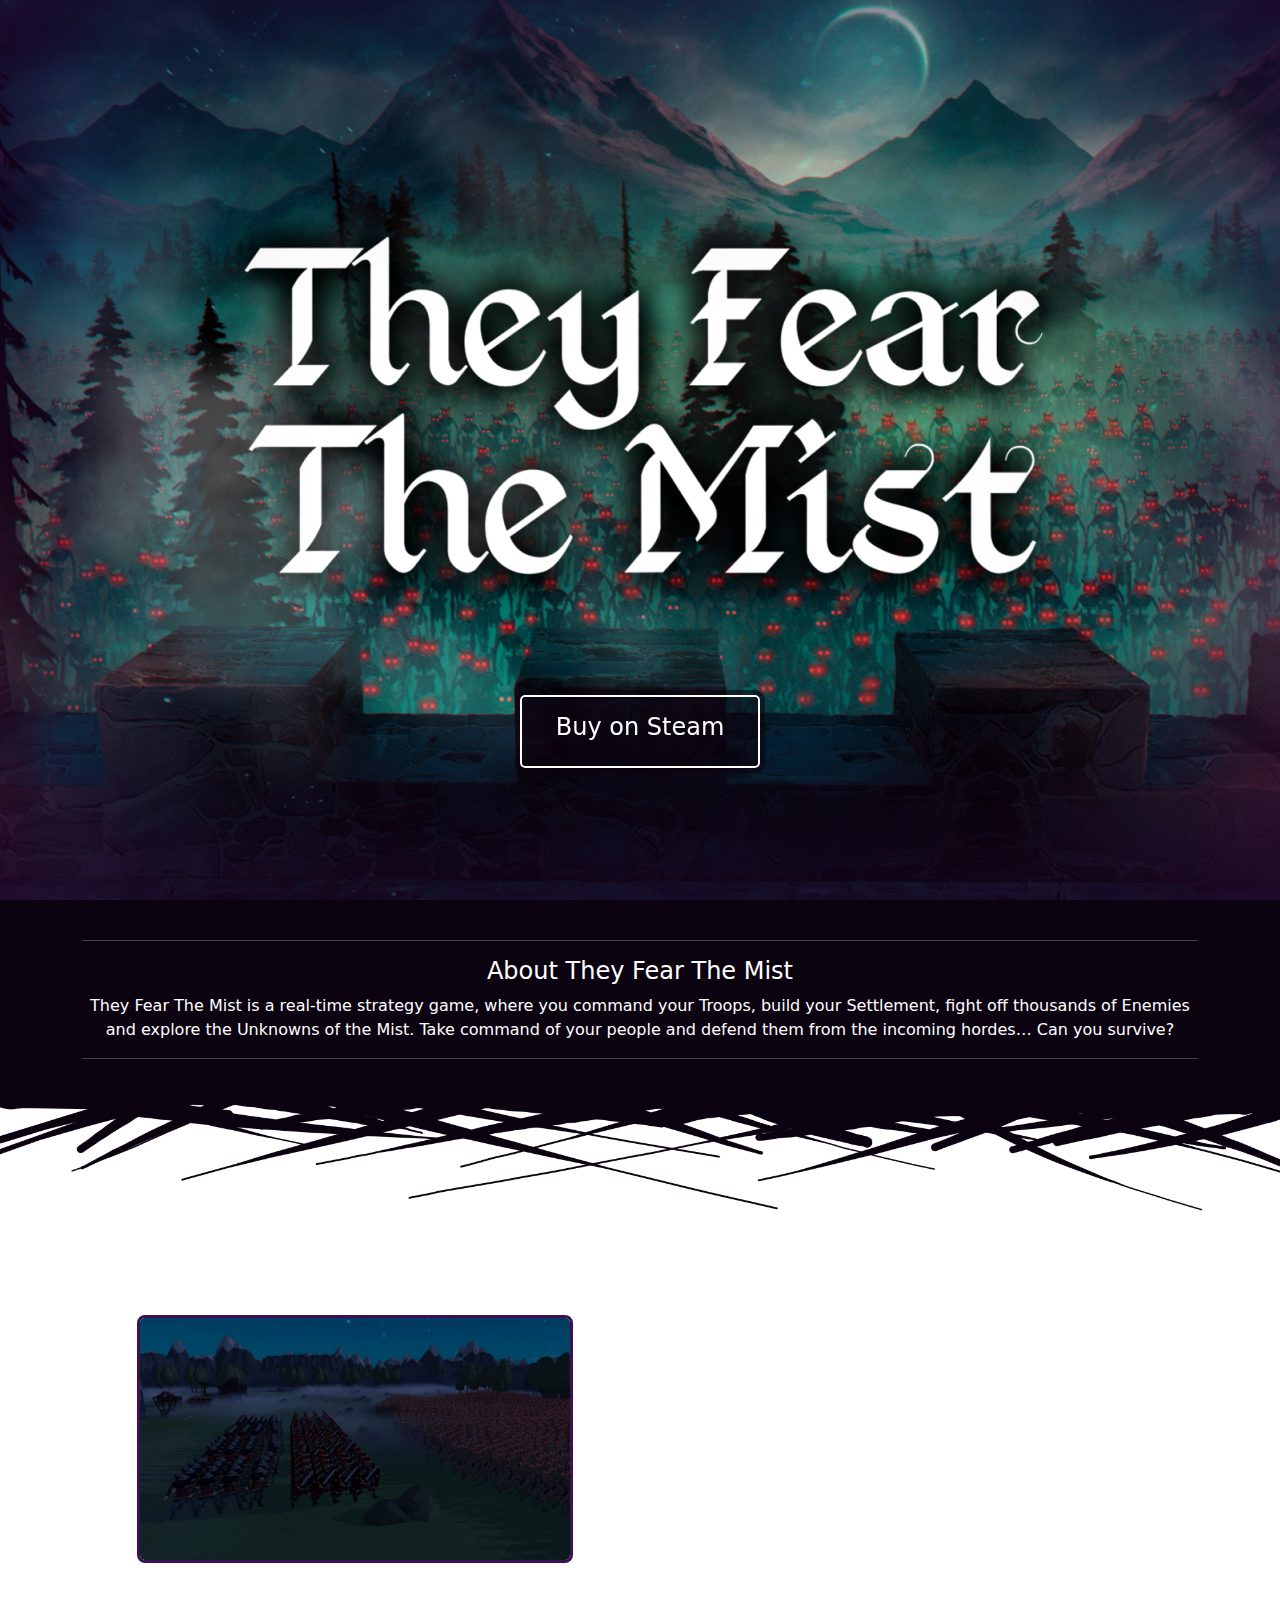
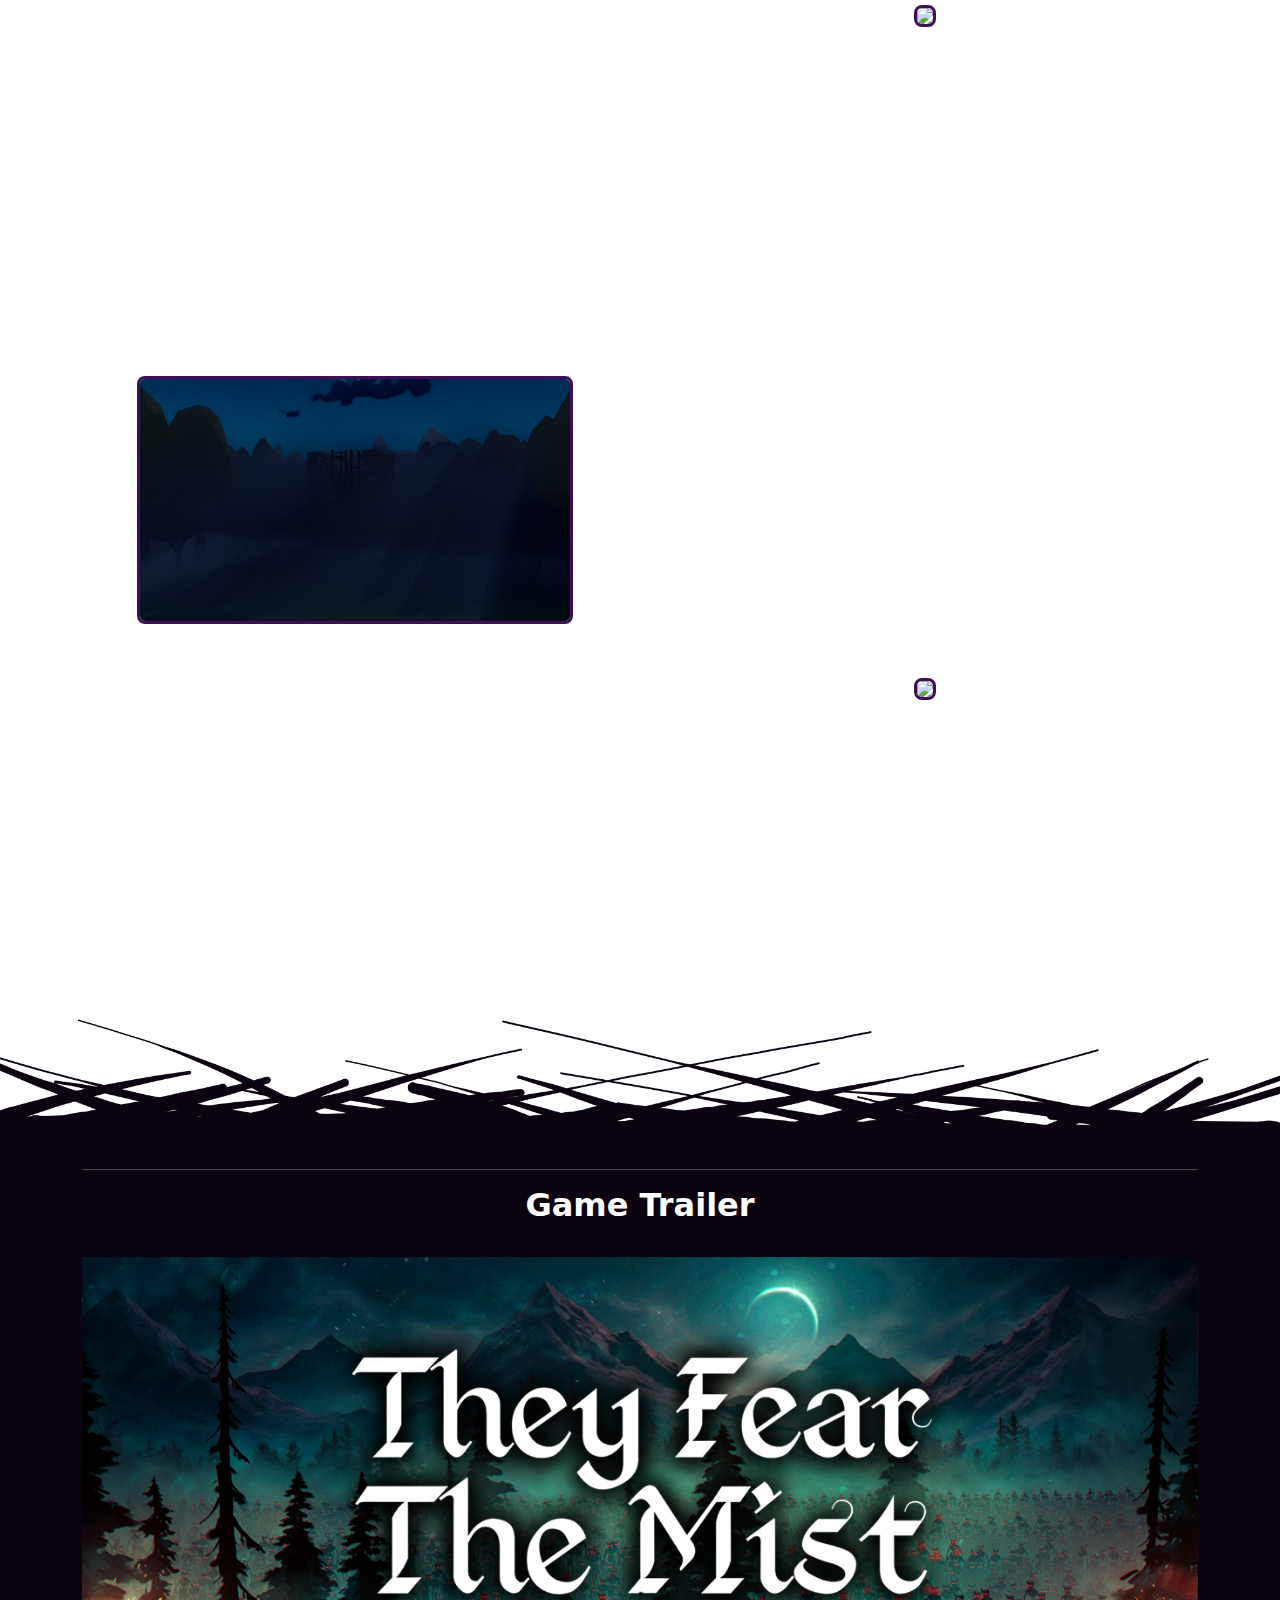
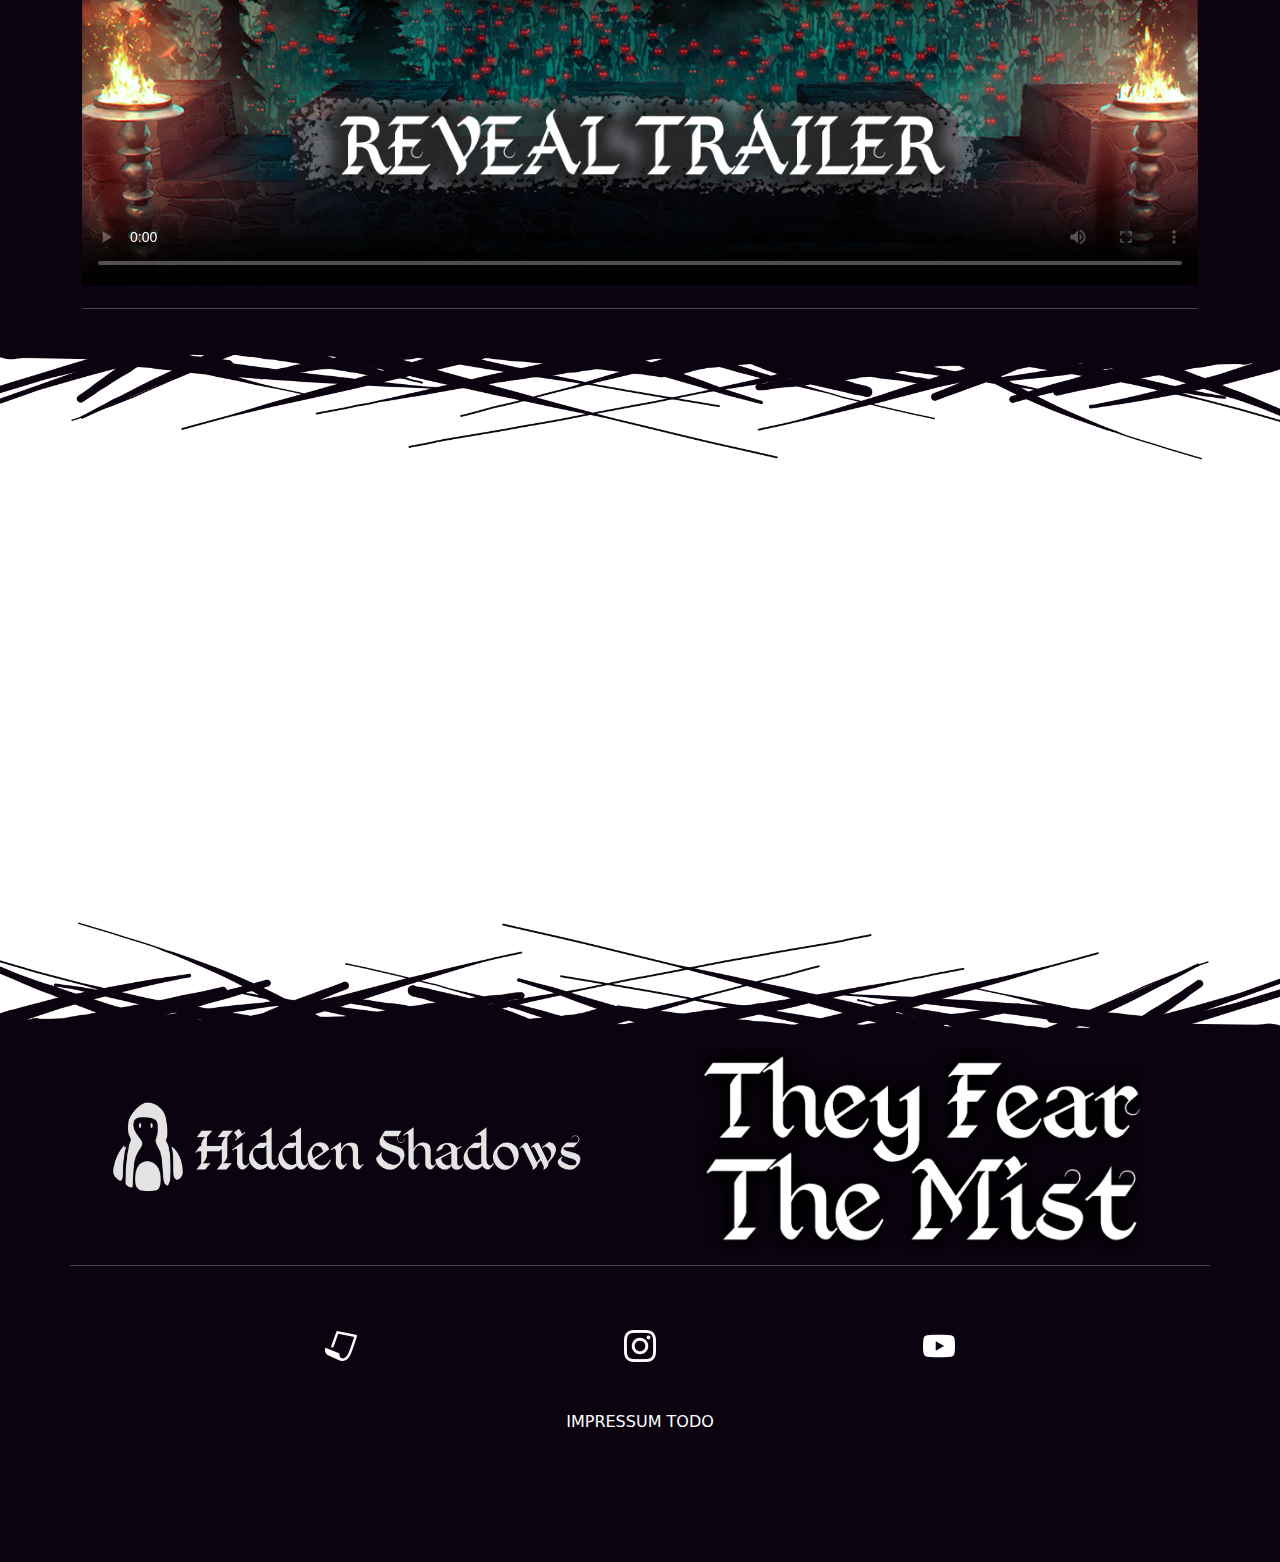
==== index.html @ f7d6b773 "folder change" ====
<!doctype html>
<html lang="en">

<head>
  <meta charset="utf-8">
  <meta name="viewport" content="width = device-width, initial-scale = 1">
  
  <title>Hidden Shadows</title>
  <link rel="stylesheet" type="text/css" href="index.css">

  <link href="https://cdn.jsdelivr.net/npm/bootstrap@5.3.3/dist/css/bootstrap.min.css" rel="stylesheet" integrity="sha384-QWTKZyjpPEjISv5WaRU9OFeRpok6YctnYmDr5pNlyT2bRjXh0JMhjY6hW+ALEwIH" crossorigin="anonymous">
</head>

<body>
<!-- Pos Abolute -->
  <div id="gradient"></div>
  <div class="d-flex flex-row-reverse" id="absoluteButtons">
    <div id="buttonToSteam" class="rightBottom" onclick="window.location='https://store.steampowered.com/app/2874280/They_Fear_The_Mist/';">Buy on Steam</div>
    <div id="rightBottomArrow" onclick="scrollToTop()"><img src="img/arrowup.png" alt=""></div>
  </div>
<!-- borderBG -->
  <div id="borderBG">
    <img src="img/border_top.png" alt="" style="transform: rotate(0deg); width: 100%; top:5em;" class="borderBGY">
    <img src="img/border_top.png" alt="" style="transform: rotate(180deg); width: 100%; bottom: 0;" class="borderBGY"> 
    <img src="img/border_side.png" alt="" style="transform: rotate(0deg); height: 100%; right: 0; top:5em;" class="borderBGX">
    <img src="img/border_side.png" alt="" style="transform: rotate(180deg); height: 100%; left: 0; top:5em;" class="borderBGX">
  </div>
<!-- clouds -->
  <div id="clouds">
    <img src="img/clouds.png" alt="">
  </div>
<!-- HEADER -->
  <div id="tftm-header">
    <div class="container row d-flex justify-content-center">
      <div class="col-6 m-auto">
        <img class="logoHeader" src="img/Logo_Small.png" alt="Logo">
      </div>
      <div class="col-6 m-auto">
        <div class="d-flex justify-content-end">
          <a href="https://www.instagram.com/hiddenshadowsgames/reels/" title="Presskit" >
            <img class="icon" src="img/press.png" alt="">
          </a>
          <a href="https://www.instagram.com/hiddenshadowsgames/reels/" title="Instagram" class="ms-4">
            <img class="icon" src="img/instagram.png" alt="">
          </a>
          <a href="https://www.youtube.com/@hiddenshadowsgames" title="Youtube" class="ms-4">
            <img class="icon" src="img/yt.png" alt="">
          </a>
        </div>
      </div>
    </div>    
  </div>
  <div class="headerBG">
    <div class="d-flex align-items-center justify-content-center flex-column align-middle h-100">
      <img class="img-fluid" src="img/TFTM_Logo - Copy.png" alt="TFTM_LOGO_BIG">

      <div id="buttonToSteam" style="z-index: 0 !important;" onclick="window.location='https://store.steampowered.com/app/2874280/They_Fear_The_Mist/';">
        <h4>Buy on Steam</h4>
      </div>
    </div>
  </div>
<!-- ABOUT US -->
  <div class="bgPurple">
    <div class="container">
      <div>
        <br>
        <hr>
        <h4>About They Fear The Mist</h4>
          They Fear The Mist is a real-time strategy game, where you command your Troops, build your Settlement, fight off thousands of Enemies and explore the Unknowns of the Mist. Take command of your people and defend them from the incoming hordes… Can you survive?
        <hr>
        <br>
      </div>
    </div>
  </div>
  <img src="img/sectionDivider.png" class="sectionDivider" alt="">
<!-- GAME ASPECTS -->
  <div class="container">
    <div>
      <br>
      <h2><b>Game Aspects</b></h2>
      <br>
      <div class="row my-2">
        <div class="col col-lg-6 col-md-6 col-sm"><img src="img/TFTM_Arrow.gif" class="imgBorder"> </div>
        <div class="col col-lg-6 col-md-6 col-12 gameAspectText">
          <div style=" width: 80%;" class="text-blocked">
            <h4>Fight thousands of enemies:</h4>
            <h5>Engage in epic battles as you lead your forces against overwhelming hordes of enemies. Strategize, deploy your troops and harness powerful abilities to overcome 
                the relentless onslaught. Every decision counts in this intense real-time strategy experience, where the survival of your people depends on your tactical prowess.
            </h5>
          </div>
        </div>
      </div>
      <br>
      <div class="row my-2">
        <div class="col col-lg-6 col-md-6 col-12 gameAspectText">
          <div style=" width: 80%;" class="text-blocked">
            <h4>Build your Settlement:</h4>
            <h5>
              Become the architect of your people by constructing and expanding your settlement. Gather resources, plan the layout, and fortify your defenses to
              withstand the enemy's relentless attacks. As the commander, you hold the fate of your people in your hands – make strategic choices to ensure the growth
              and security of your evolving community. And always remember to keep the hope of your people up, otherwise your downfall will be guaranteed.
            </h5>
          </div>
        </div>
        <div class="col col-lg-6 col-md-6 col-12"><img src="img/TFTM_360.gif" class="imgBorder"></div>
      </div>
      <br>
      <div class="row my-2">
        <div class="col col-lg-6 col-md-6 col-sm"><img src="img/TFTM_Mist.png" class="imgBorder"> </div>
        <div class="col col-lg-6 col-md-6 col-12 gameAspectText">
          <div style=" width: 80%;" class="text-blocked">
            <h4>Explore the Mist:</h4>
            <h5>
              Venture into the mysterious Mist, uncover hidden treasures, face unknown threats, and unlock the mysteries that lie within it. Your exploration decisions 
              will impact your overall strategy and may reveal vital resources or unforeseen challenges. Navigate the Mist wisely, for it holds both the key to survival and the 
              potential for unforeseen peril.
            </h5>
          </div>
        </div>
      </div>
      <br>
      <div class="row my-2">
        <div class="col col-lg-6 col-md-6 col-12 gameAspectText">
          <div style=" width: 80%;" class="text-blocked">
            <h4>Manage your Troops:</h4>
            <h5>
              As the commander, your ability to lead and manage your troops is crucial. Recruit and upgrade diverse units with unique strengths. Develop new strategies
              to outsmart your enemies. Adapt to changing situations and upgrade your forces as they are your most valuable asset. The fate of your people rests on your
              leadership – can you command with precision and lead them to victory against the advancing threat?
            </h5>
          </div>
        </div>
        <div class="col col-lg-6 col-md-6 col-12"><img src="img/TFTM_Army.gif" class="imgBorder"></div>
      </div>
      <br>
    </div>
  </div>
<!-- GAME  TRAILER -->
  <img src="img/sectionDivider.png" style="transform: rotate(180deg); margin-bottom: -2px;" class="sectionDivider" alt="">
  <div class="bgPurple">
    <div class="container">
      <br>
      <hr>
      <h2><b>Game Trailer</b></h2>
      <br>
      <div style="width: 100%; min-width: 200px; ">
        <div style="position: relative; width: 100%; overflow: hidden;">
          <video width="100%" controls poster="img/Reveal_Trailer_Thumbnail.png">
            <source src="img/Reveal Trailer.mp4" type="video/mp4">
            Your browser does not support HTML video.
        </video>
        <!-- <p><iframe style="position: absolute; top: 0; left: 0; right: 0; width: 100%; height: 100%; border: none;" src="https://youtube.com/embed/qFSRSOplKqc?mute=1&loop=1" width="560" height="315" allowfullscreen="allowfullscreen" allow="accelerometer; autoplay; clipboard-write; encrypted-media; gyroscope; picture-in-picture"></iframe></p> -->
        </div>
      </div>
      <hr>
      <br>
    </div>
  </div>
  <img src="img/sectionDivider.png" class="sectionDivider" alt="">
<!-- COMMUNITY -->
  <div class="community">
    <h2><b>Join the Community</b></h2>
    <div style="position: relative; width: 100%; overflow: hidden; height: 100%;">
      <p>
        <iframe 
          src="https://discord.com/widget?id=1213868487383195720&theme=dark"
          width="100%" 
          height="300em" 
          allowtransparency="true" 
          frameborder="0"
          sandbox="allow-popups allow-popups-to-escape-sandbox allow-same-origin allow-scripts">
        </iframe>
      </p>
    </div>
  </div>
  <!-- <div class="entry container">
      <div style="width: 100%; text-align: center; margin: auto;">
        <br>
        <h2><b>Join the Community</b></h2>
        <br>

        <div class="row align-items-start">
          <div class="col-lg-8 col-md-8 col-sm-12 flex-fill" style="text-align: left;">
            <h5>
              Explore the mist into electronic typesetting, remaining essentially unchanged. It was popularised in the
              1960s
              <hr>
              <p>
              <ul>
                <li>Explore the mist into electronic typesetting, remaining</li>
                <br>
                <li>Explore the mist into electronic typesetting, remaining</li>
                <br>
                <li>Explore the mist into electronic typesetting, remaining</li>
              </ul>
            </h5>
          </div>




          <div class="p-2 col-lg-4 col-md-4 col-sm-12 flex-fill">
           

            <div style="width: 100%; min-width: 200px; ">
              <div style="position: relative; width: 100%; overflow: hidden; height: 100%;">
                <p>
                  <iframe 
                    src="https://discord.com/widget?id=1213868487383195720&theme=dark"
                    width="100%" 
                    height="300em" 
                    allowtransparency="true" 
                    frameborder="0"
                    sandbox="allow-popups allow-popups-to-escape-sandbox allow-same-origin allow-scripts">
                  </iframe>
                </p>
              </div>
            </div>


          </div>

    



        </div>
        <br>
      </div>
    </div> -->

  <!-- FOOTER -->
  <img src="img/sectionDivider.png" style="transform: rotate(180deg); margin-bottom: -2px;" class="sectionDivider" alt="">
  <div class="bgPurple pt-3" style="padding-bottom: 8em;">
    <div class="container d-flex justify-content-center ">
      <div class="w-50 m-auto">
        <img src="img/Studio_Logo.png" alt="" style="width: 100%;">
      </div>
      <div class="w-50 m-auto">
        <img src="img/TFTM_Logo2.png" alt="" style="width: 80%;">
      </div>
    </div>
    <hr class="container">
    <div class="container d-flex py-5" style="justify-content: space-evenly;">
      <a href="https://www.instagram.com/hiddenshadowsgames/reels/" title="Presskit">
        <img class="iconFooter" src="img/press.png" alt="">
      </a>
      <a href="https://www.instagram.com/hiddenshadowsgames/reels/" title="Instagram" class="ms-4">
        <img class="iconFooter" src="img/instagram.png" alt="">
      </a>
      <a href="https://www.youtube.com/@hiddenshadowsgames" title="Youtube" class="ms-4">
        <img class="iconFooter" src="img/yt.png" alt="">
      </a>
    </div>
    IMPRESSUM TODO
  </div>
</body>
<script src="index.js"></script>
</html>













 <!-- <iframe src="https://discord.com/widget?id=1213868487383195720&theme=dark"
              width="100%" height="100%" allowtransparency="true" frameborder="0"
              sandbox="allow-popups allow-popups-to-escape-sandbox allow-same-origin allow-scripts">
            </iframe> -->
---- index.css ----
body,html {
    height: 100%;
    margin: 0;

    color: white !important;
    text-align: center;

    background-image: url("img/BG_Castle.png");
    background-repeat: no-repeat;
    background-attachment: fixed;
    background-size: cover;
    font-size: 1em;     
}

#gradient {
    box-shadow: inset 0em 0em 100em #230931;
    height: 100%;
    width: 100%;
    position: fixed;
    pointer-events: none;
}

#myHeader {
    background-image: linear-gradient(rgb(240, 39, 21), rgba(255, 0, 0, 0));
    border: 3px solid yellow;
    height: 6em;
}
#tftm-header{
    position:fixed;
    width: 100%;
    height: 5em;
    background-color: #171717;
    display: flex;
    justify-content: center;
    z-index: 1;
    opacity: 0;
}


.sticky {
    position: fixed;
    width: 100%;
}

.displayNone {
    display: none;
}

.bgPurple{
    background-color: #0C0311;
}

/* button----------------------------------------------- */
#absoluteButtons{
    opacity: 0;
    
}
#buttonToSteam {
    border-radius: 5px;
    outline: 5px solid #0C031199;
    border: 2px solid white;
    width: 15em;
    padding: 1em 0 1em 0;
    text-align: center;
    background-color: #0C031199;
    color: white;
    z-index: 2;  
}

#buttonToSteam:hover {
    background: #0C0311;
}

.rightBottom {
    position: fixed;
    bottom: 1em;
    right: 1em;
}
#rightBottomArrow {
    position: fixed;
    bottom: 1em;
    right: 17em;

    border-radius: 5px;
    outline: 5px solid #0C031199;
    border: 2px solid white;
    /* width: 3em; */
    padding: 0.75em;
    text-align: center;
    background-color: #0C031199;
    color: white;

    z-index: 2;
    
}

#rightBottomArrow:hover {
    background: #0C0311;
}



/* --------------------------------------------------------- */


.gameAspectText{
    display: flex;
    justify-content: center;
    align-items: center;
    h4{
        text-decoration: underline;
    }
}
.community{
    width: 30em; 
    min-width: 10em;  
    max-width: 80%; 
    margin: 2em auto;
    text-align: center;
    h2{
        margin: 1em;
    }
}

/* IMG--------------------------------------------- */
.imgBorder{
    border: 3px solid #3d1055;
    border-radius: 0.5em;
    width: 80%;
    height: auto;
}
.icon {
    width: 1.5em;
    height: 1.5em;
}
.iconFooter{
    width: 100%;
    height: auto;
}

.logoHeader {
    width: 20em;
    height: auto;
}

.logo {
    width: 100%;
    height: auto;
}

.sectionDivider{
    width: 100%;
    height: auto;
    z-index: -1;
    position: relative;
}

#clouds {
    pointer-events: none;
    position: fixed;
    animation: linear infinite;
    animation-name: run;
    animation-duration: 40s;
    height: 100%;
    
    img{ 
        height: 100%;
        
    }
}

@keyframes run{
    0%{
        left: -800px;
    }
    50%{
        left: 0;
    }
    100%{
        left: -800px;
    }
}

.bgImage{
    background-image: url("img/BG_Castle.png");
    background-repeat: no-repeat;
    background-attachment: fixed;
}

.headerBG {
    background-image: url("img/BG_Castle.png");
    height: 100%;
    background-position: center;
    background-repeat: no-repeat;
    background-size: cover
}

#borderBG {
    pointer-events: none;
    position: fixed;
    width: 100%;
    height: 100%;
    z-index: 1;
    opacity: 0;
    text-align: initial;
    img{ 
        position: absolute;
    }
    .borderBGY{
        height: 4em; 
    }
    .borderBGX{
        width: 4em; 
    }
}
@media only screen and (max-width: 600px) {
    #borderBG {
    .borderBGY{
        height: 2em; 
    }
    .borderBGX{
        width: 2em; 
    }
}
}

/* TEXT ------------------------------------------------------ */

.text-blocked {
	text-align: justify;
}

/* MEDIA ------------------------------------------------------------------------------------------------------------*/

@media screen and (max-width: 992px) {
    .logoHeader {
        width: 15em;
        height: auto;
    }
}

/* On screens that are 600px wide or less, the background color is olive */
@media screen and (max-width: 600px) {
    .logoHeader {
        width: 13em;
        height: auto;
    }
  
}
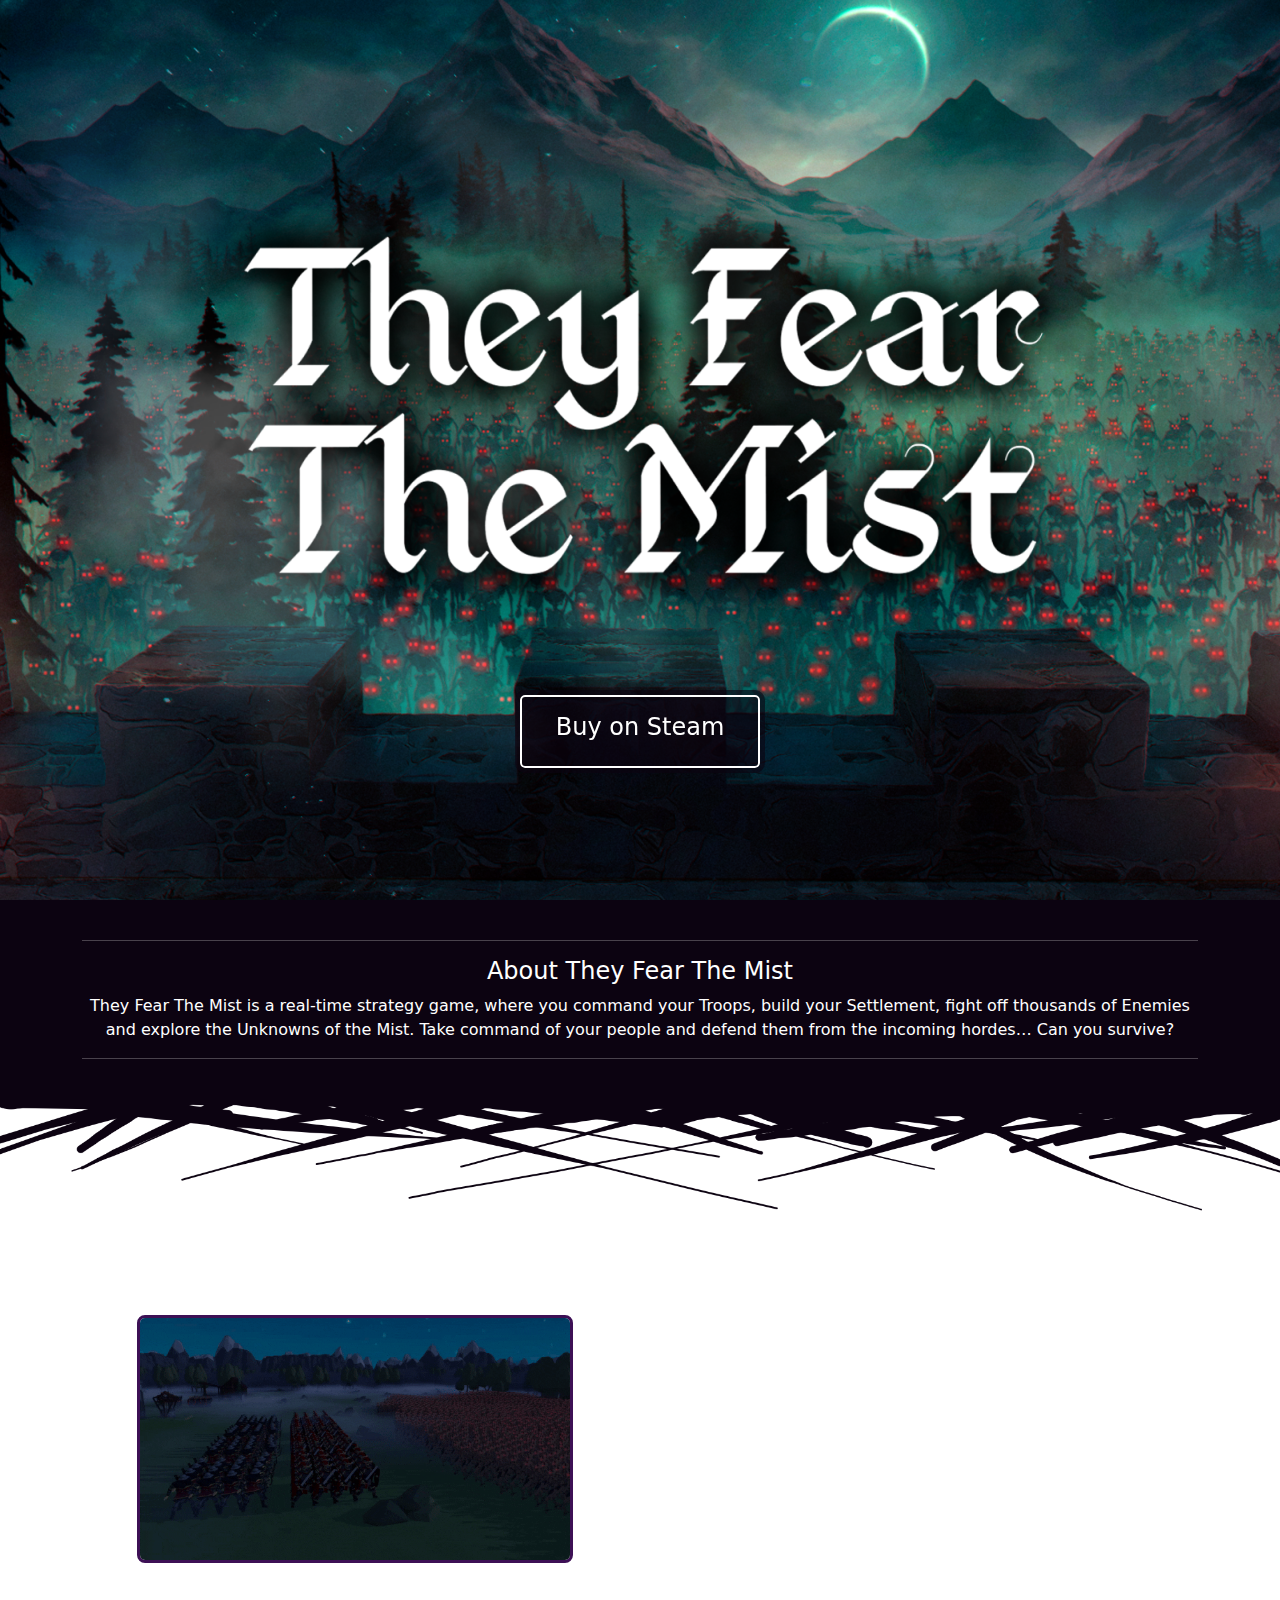
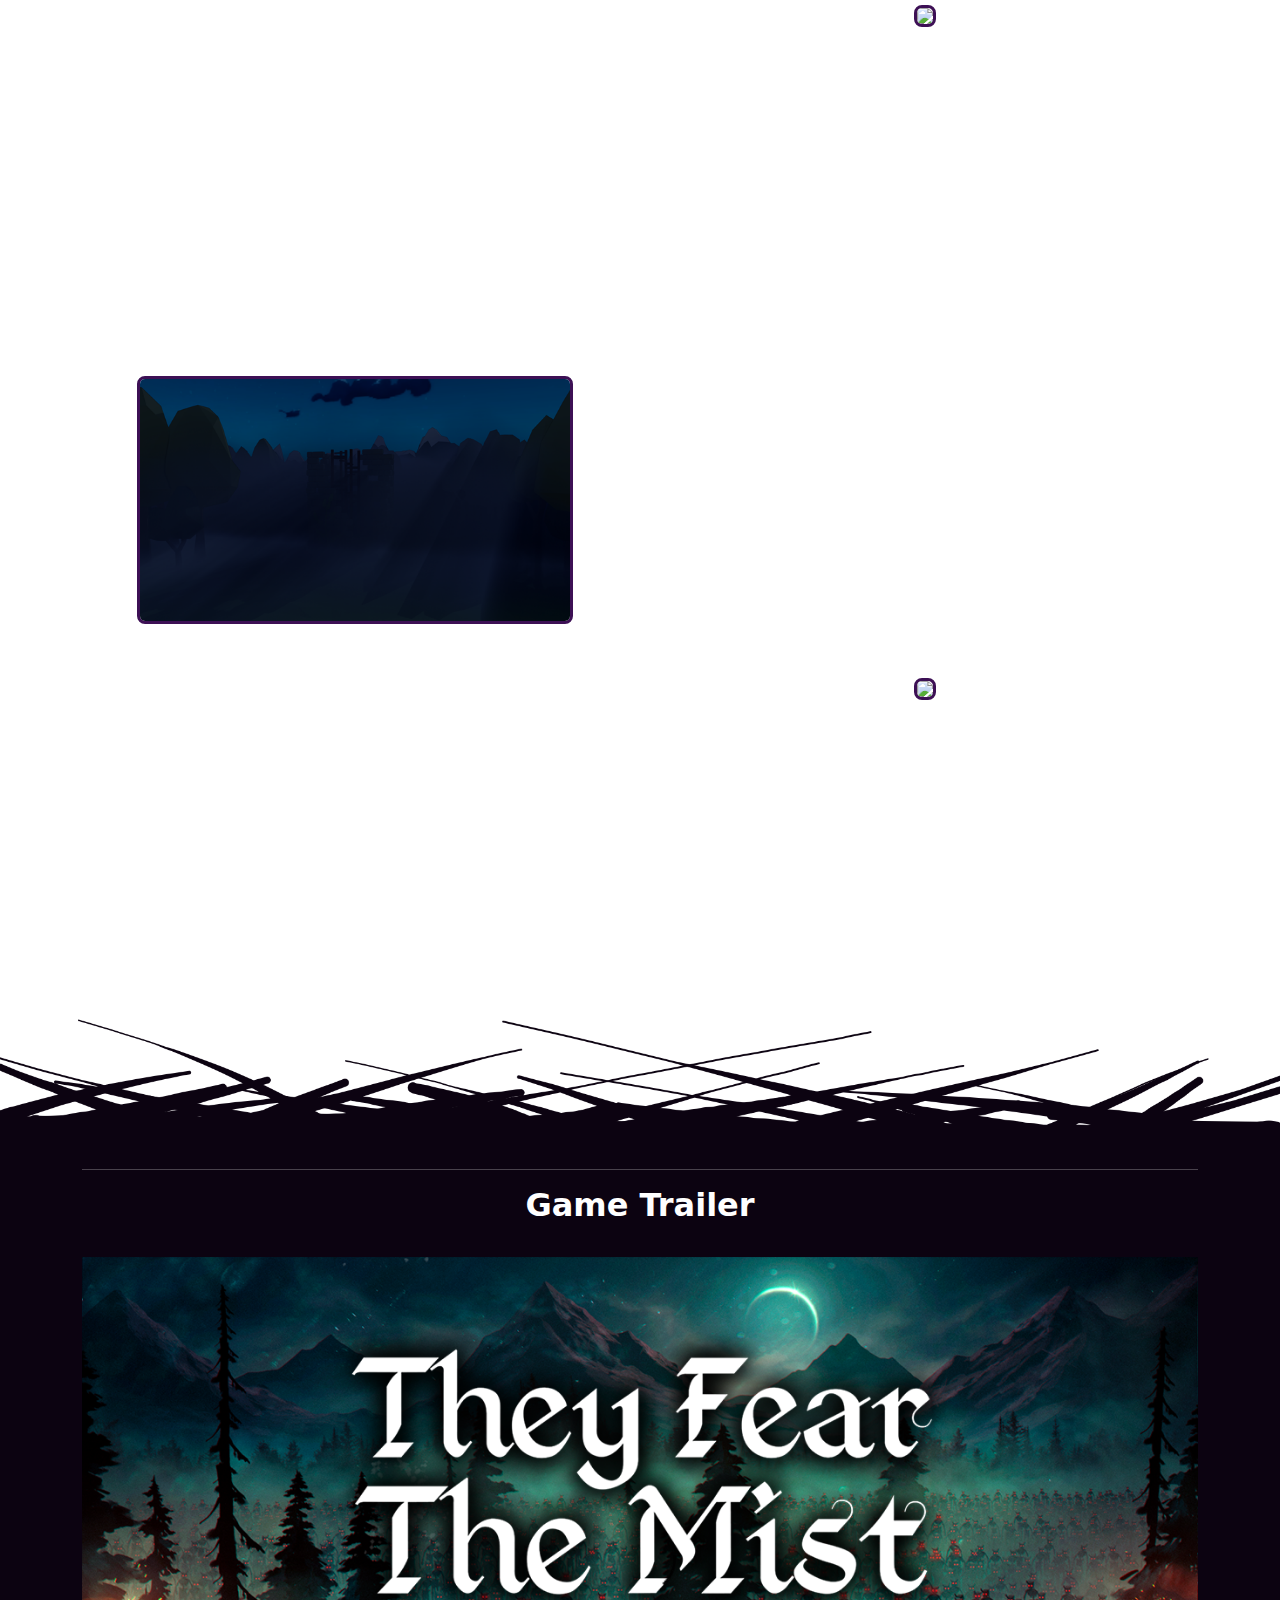
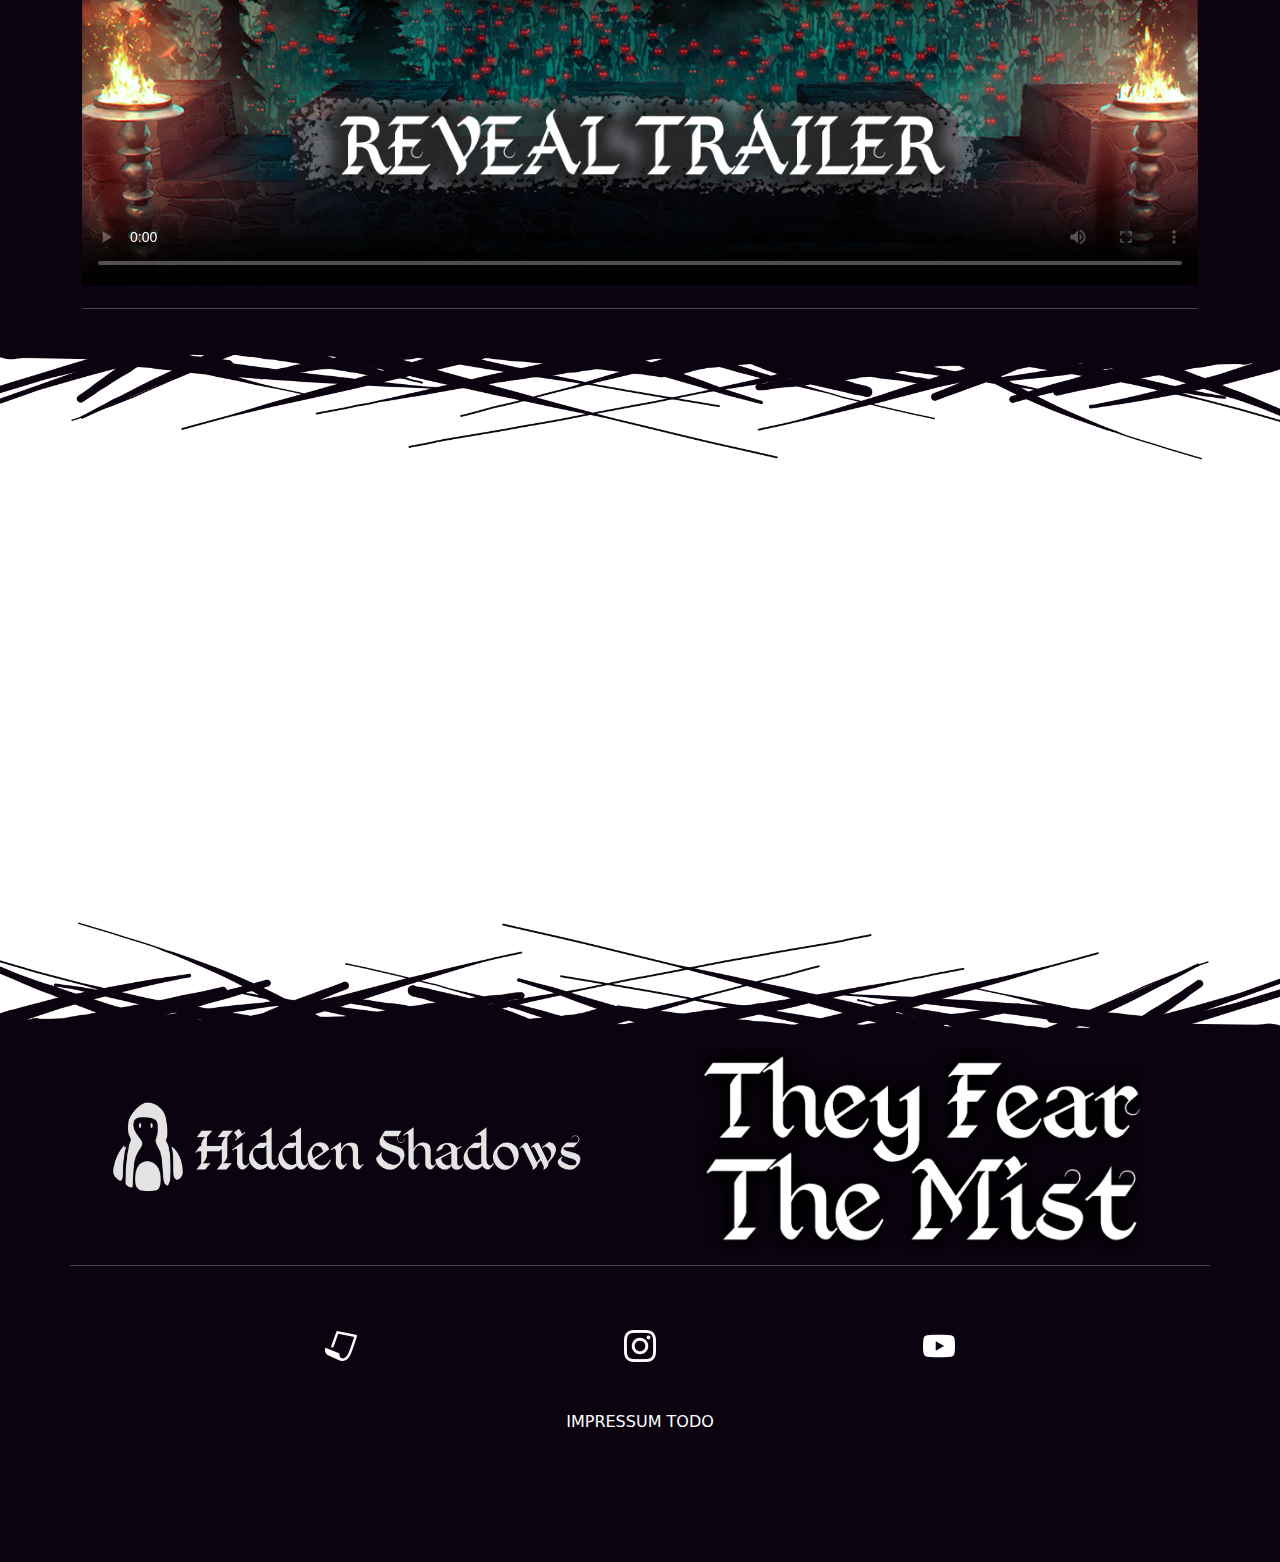
==== commit 74c1ebc4: "gradient KC" ====
--- a/index.html
+++ b/index.html
@@ -13,7 +13,7 @@
 
 <body>
 <!-- Pos Abolute -->
-  <div id="gradient"></div>
+  <!-- <div id="gradient"></div> -->
   <div class="d-flex flex-row-reverse" id="absoluteButtons">
     <div id="buttonToSteam" class="rightBottom" onclick="window.location='https://store.steampowered.com/app/2874280/They_Fear_The_Mist/';">Buy on Steam</div>
     <div id="rightBottomArrow" onclick="scrollToTop()"><img src="img/arrowup.png" alt=""></div>
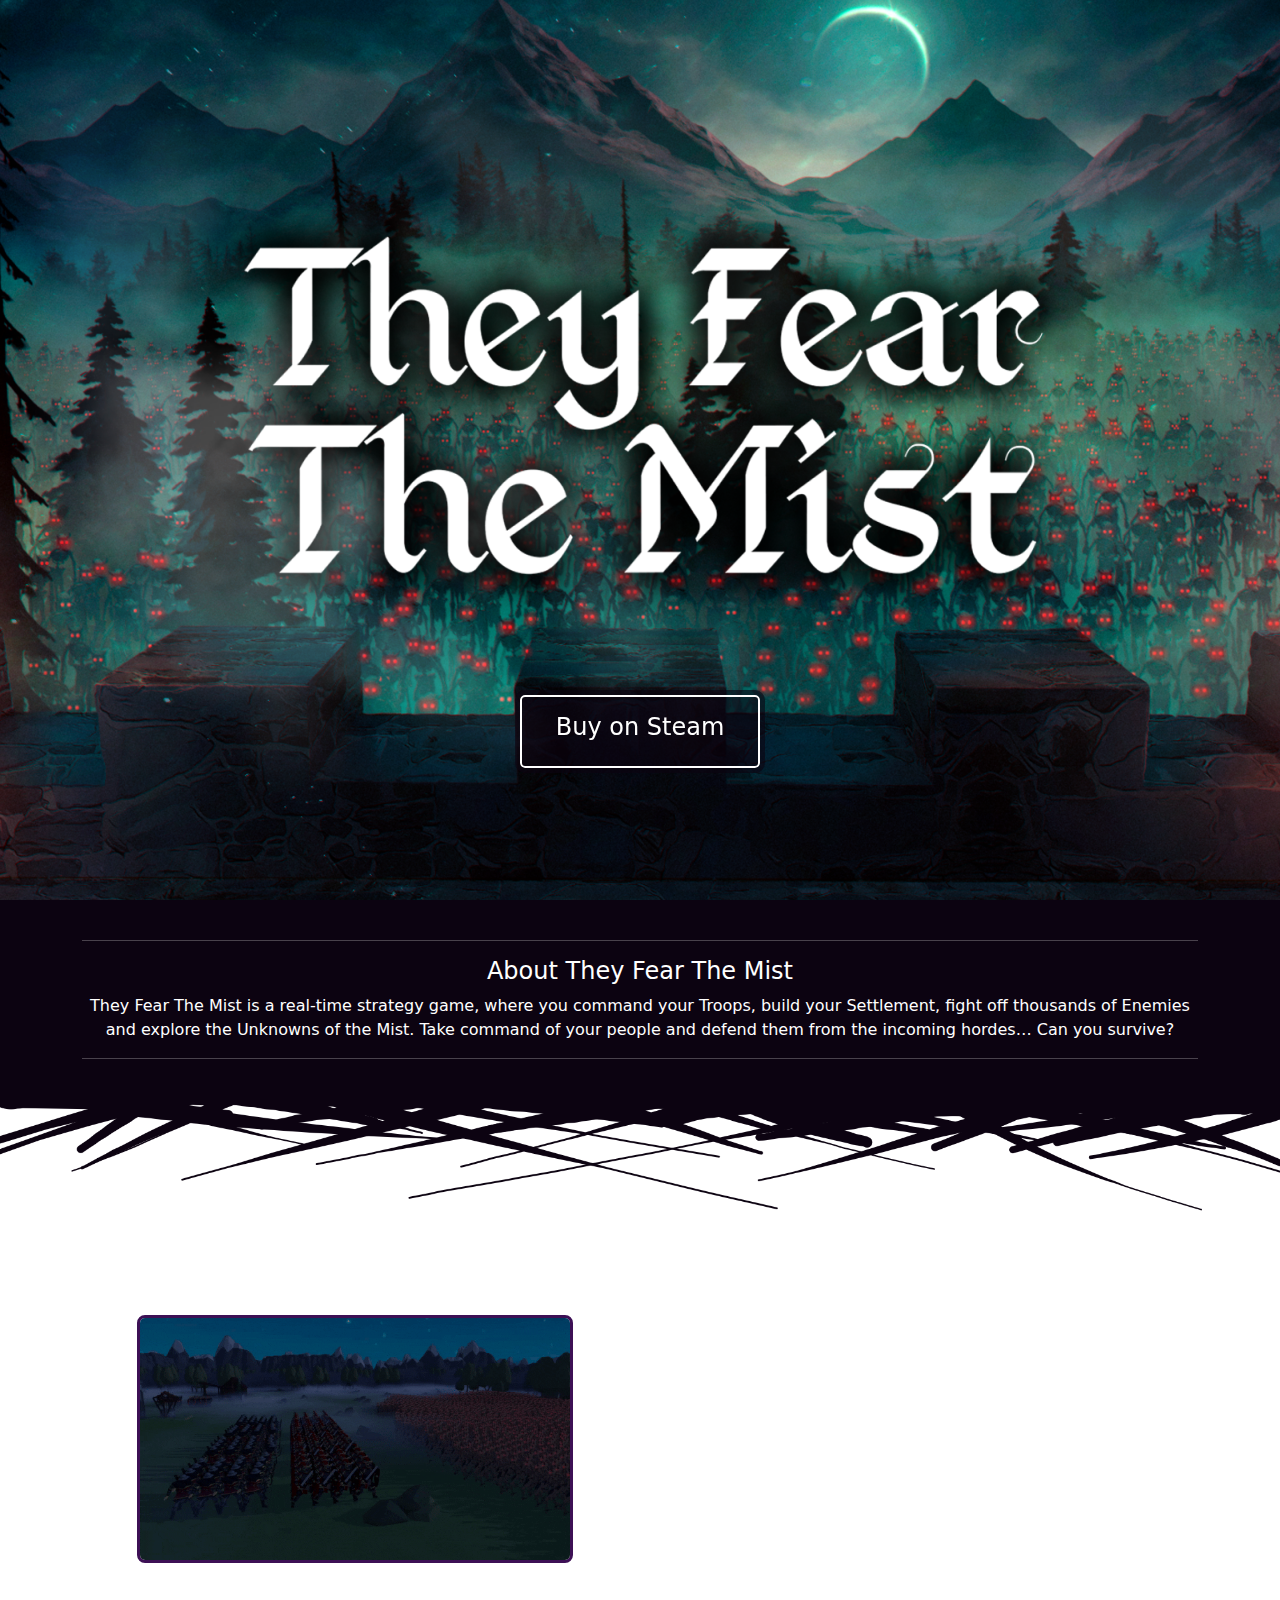
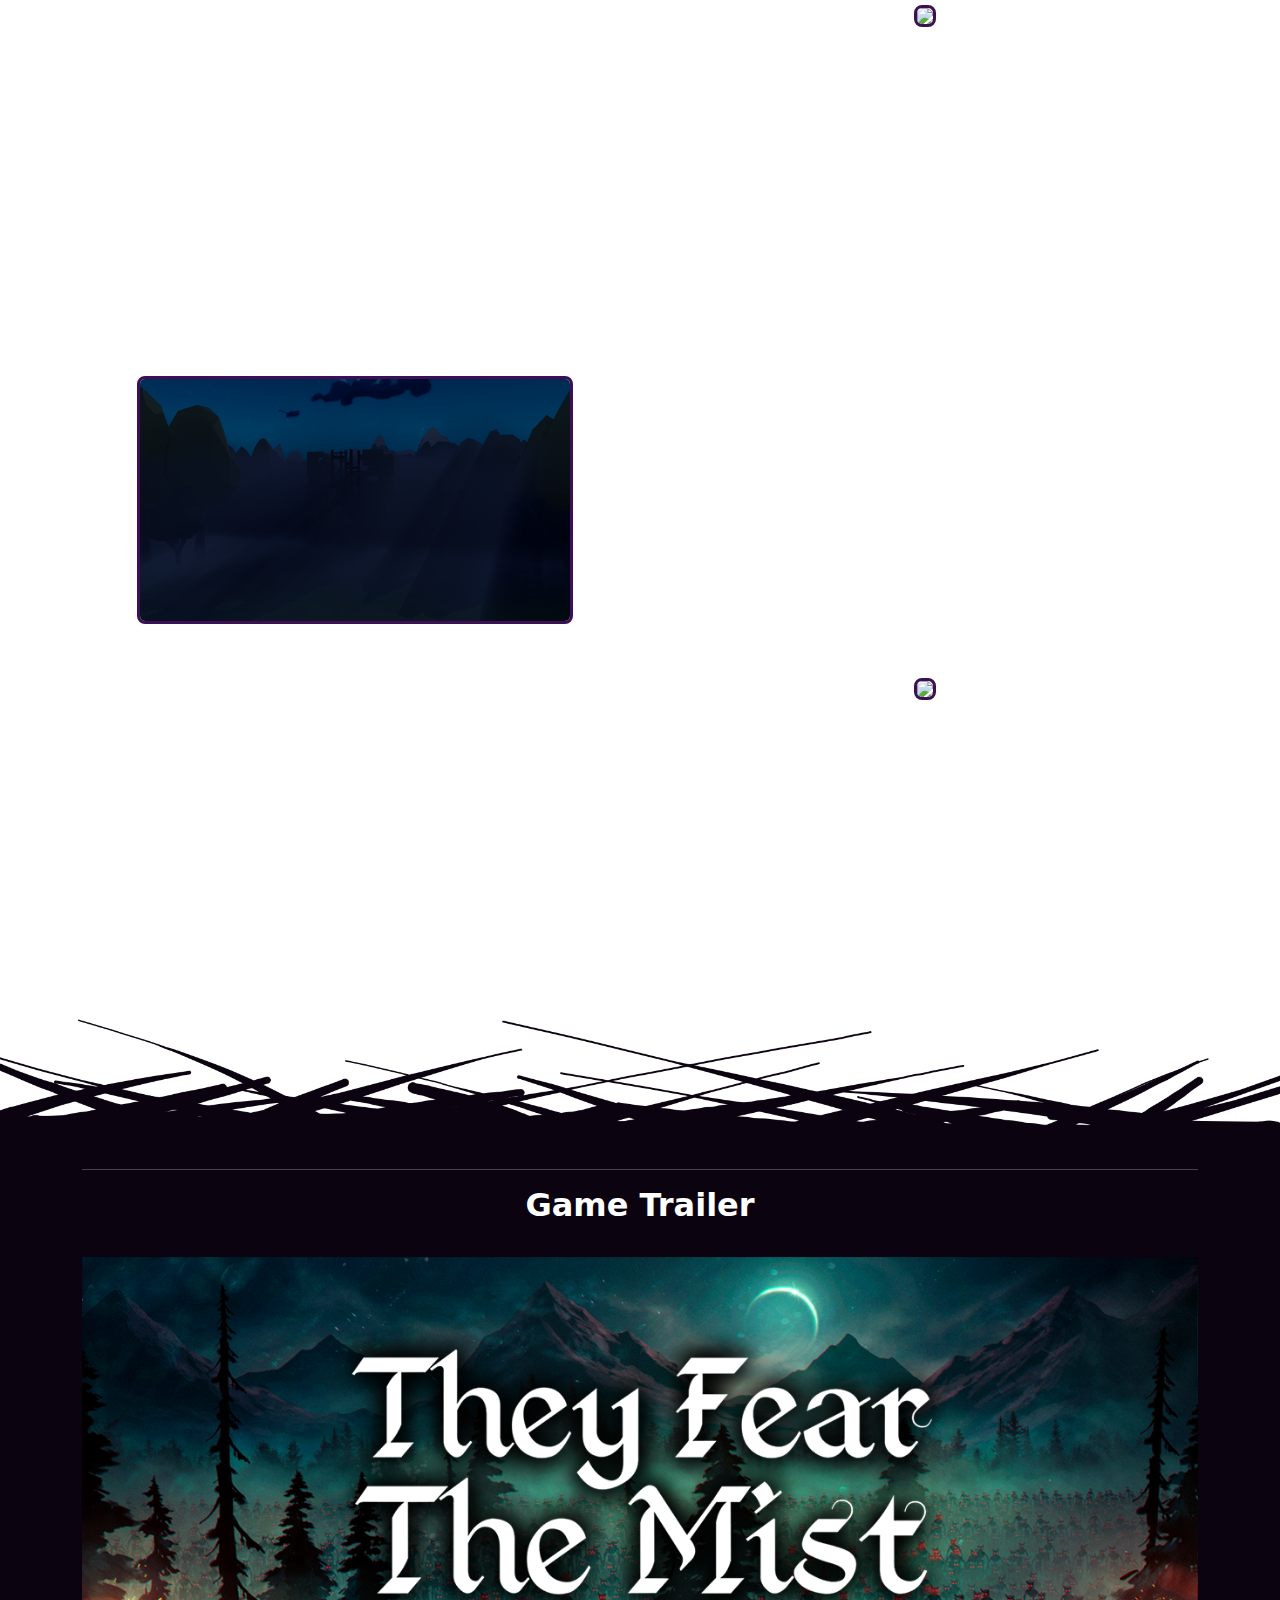
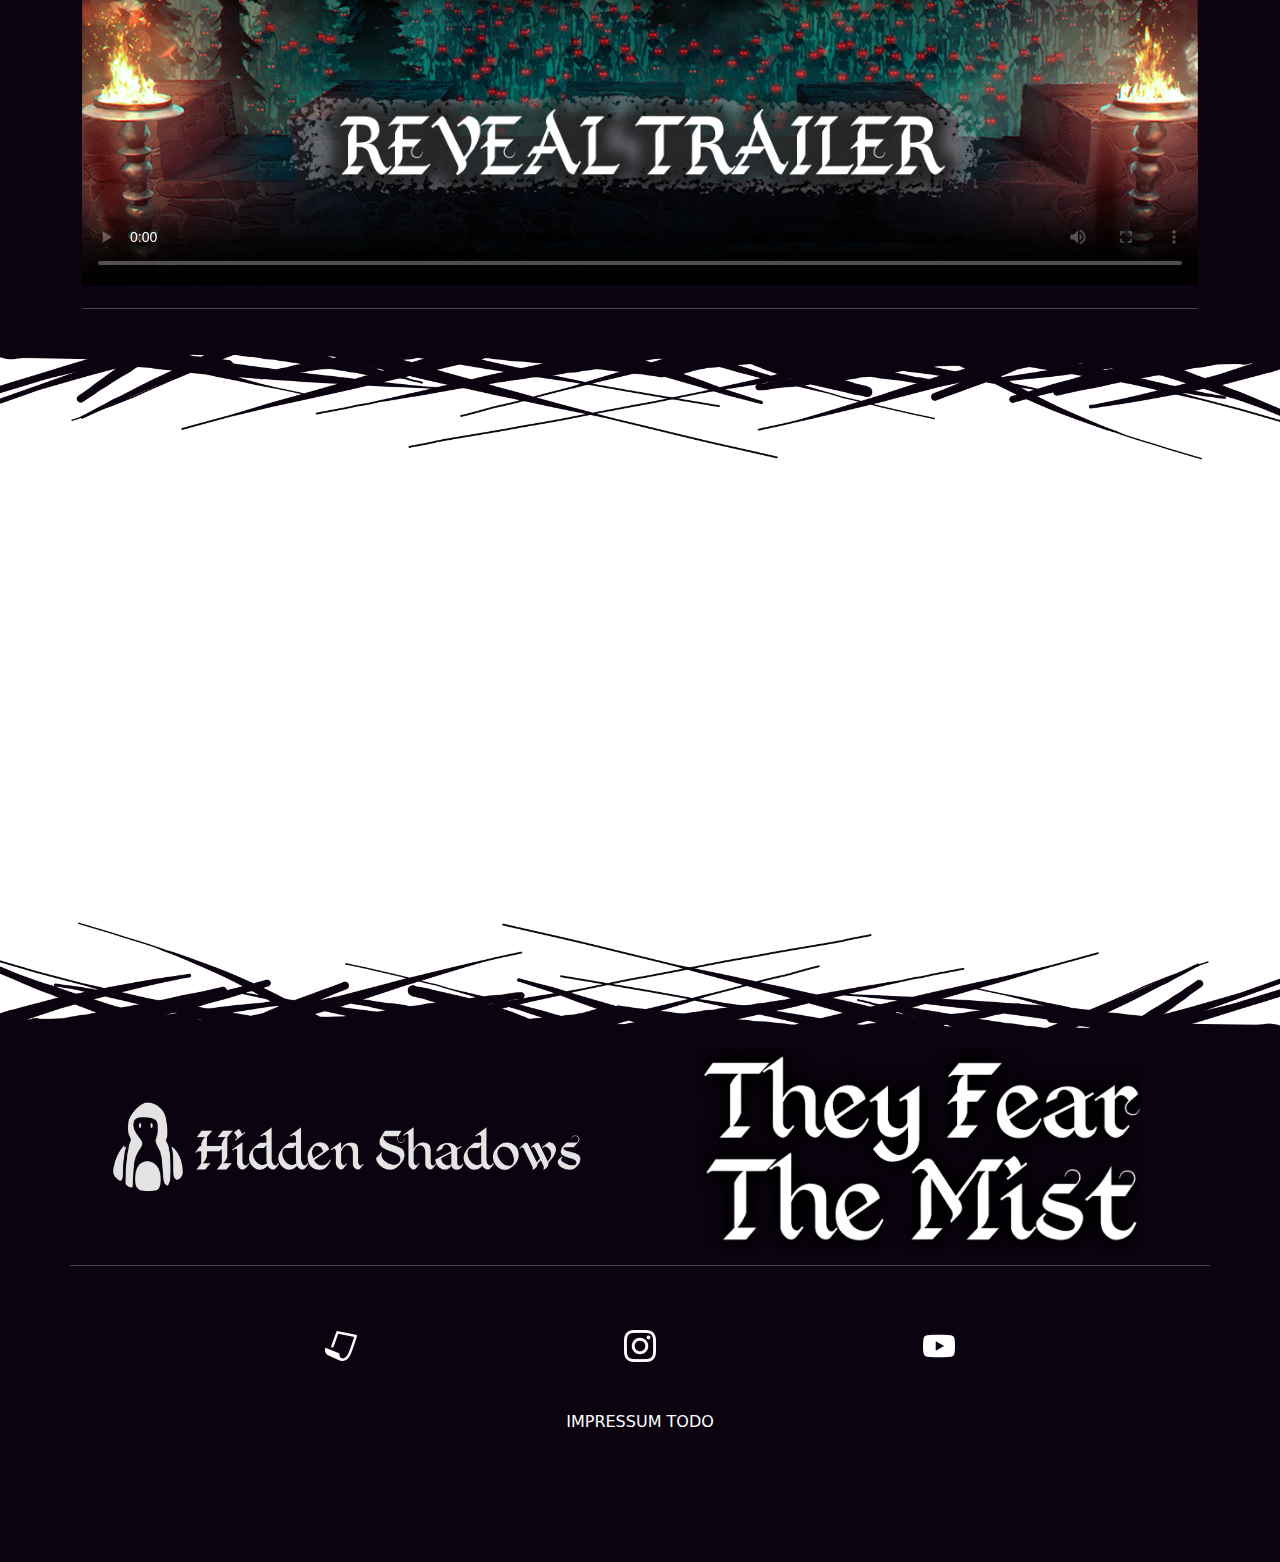
==== commit da8cbedd: "video upload" ====
--- a/index.html
+++ b/index.html
@@ -146,7 +146,7 @@
       <div style="width: 100%; min-width: 200px; ">
         <div style="position: relative; width: 100%; overflow: hidden;">
           <video width="100%" controls poster="img/Reveal_Trailer_Thumbnail.png">
-            <source src="img/Reveal Trailer.mp4" type="video/mp4">
+            <source src="img/video/Reveal_Trailer.mp4" type="video/mp4">
             Your browser does not support HTML video.
         </video>
         <!-- <p><iframe style="position: absolute; top: 0; left: 0; right: 0; width: 100%; height: 100%; border: none;" src="https://youtube.com/embed/qFSRSOplKqc?mute=1&loop=1" width="560" height="315" allowfullscreen="allowfullscreen" allow="accelerometer; autoplay; clipboard-write; encrypted-media; gyroscope; picture-in-picture"></iframe></p> -->
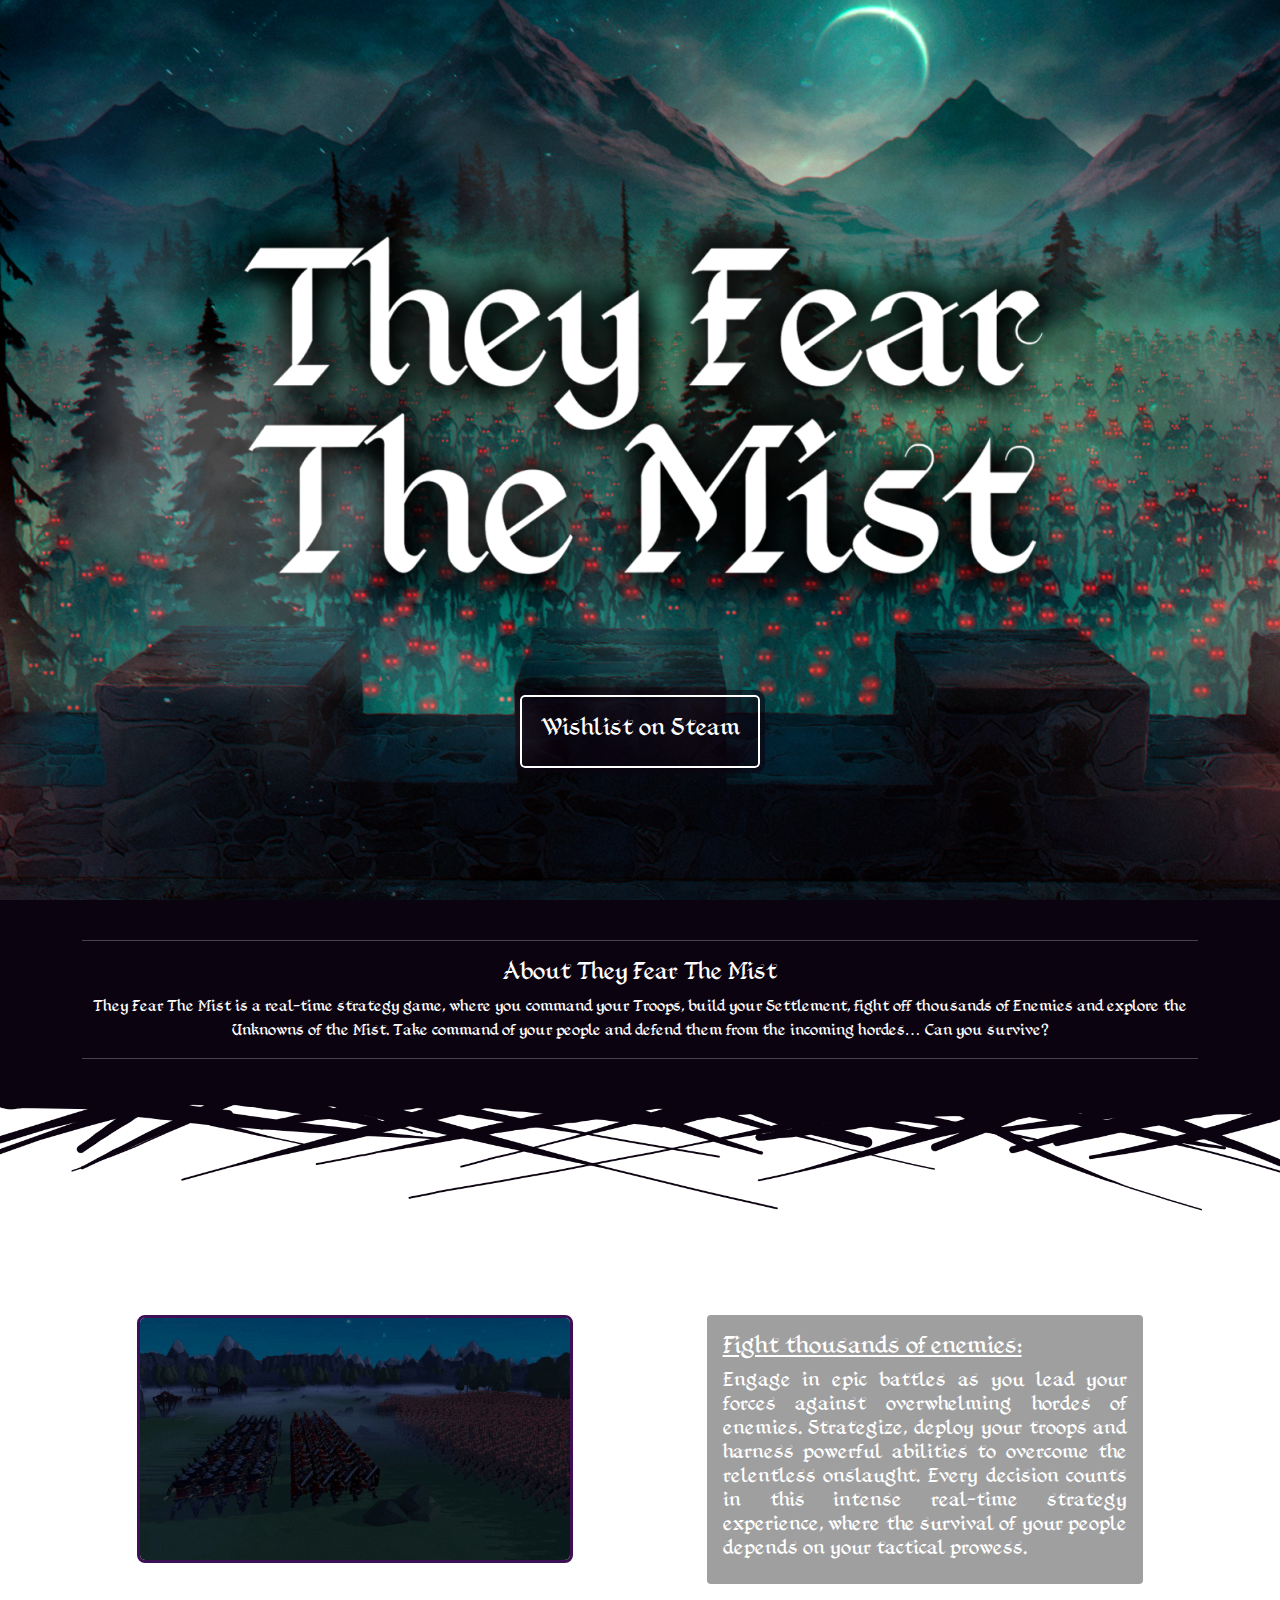
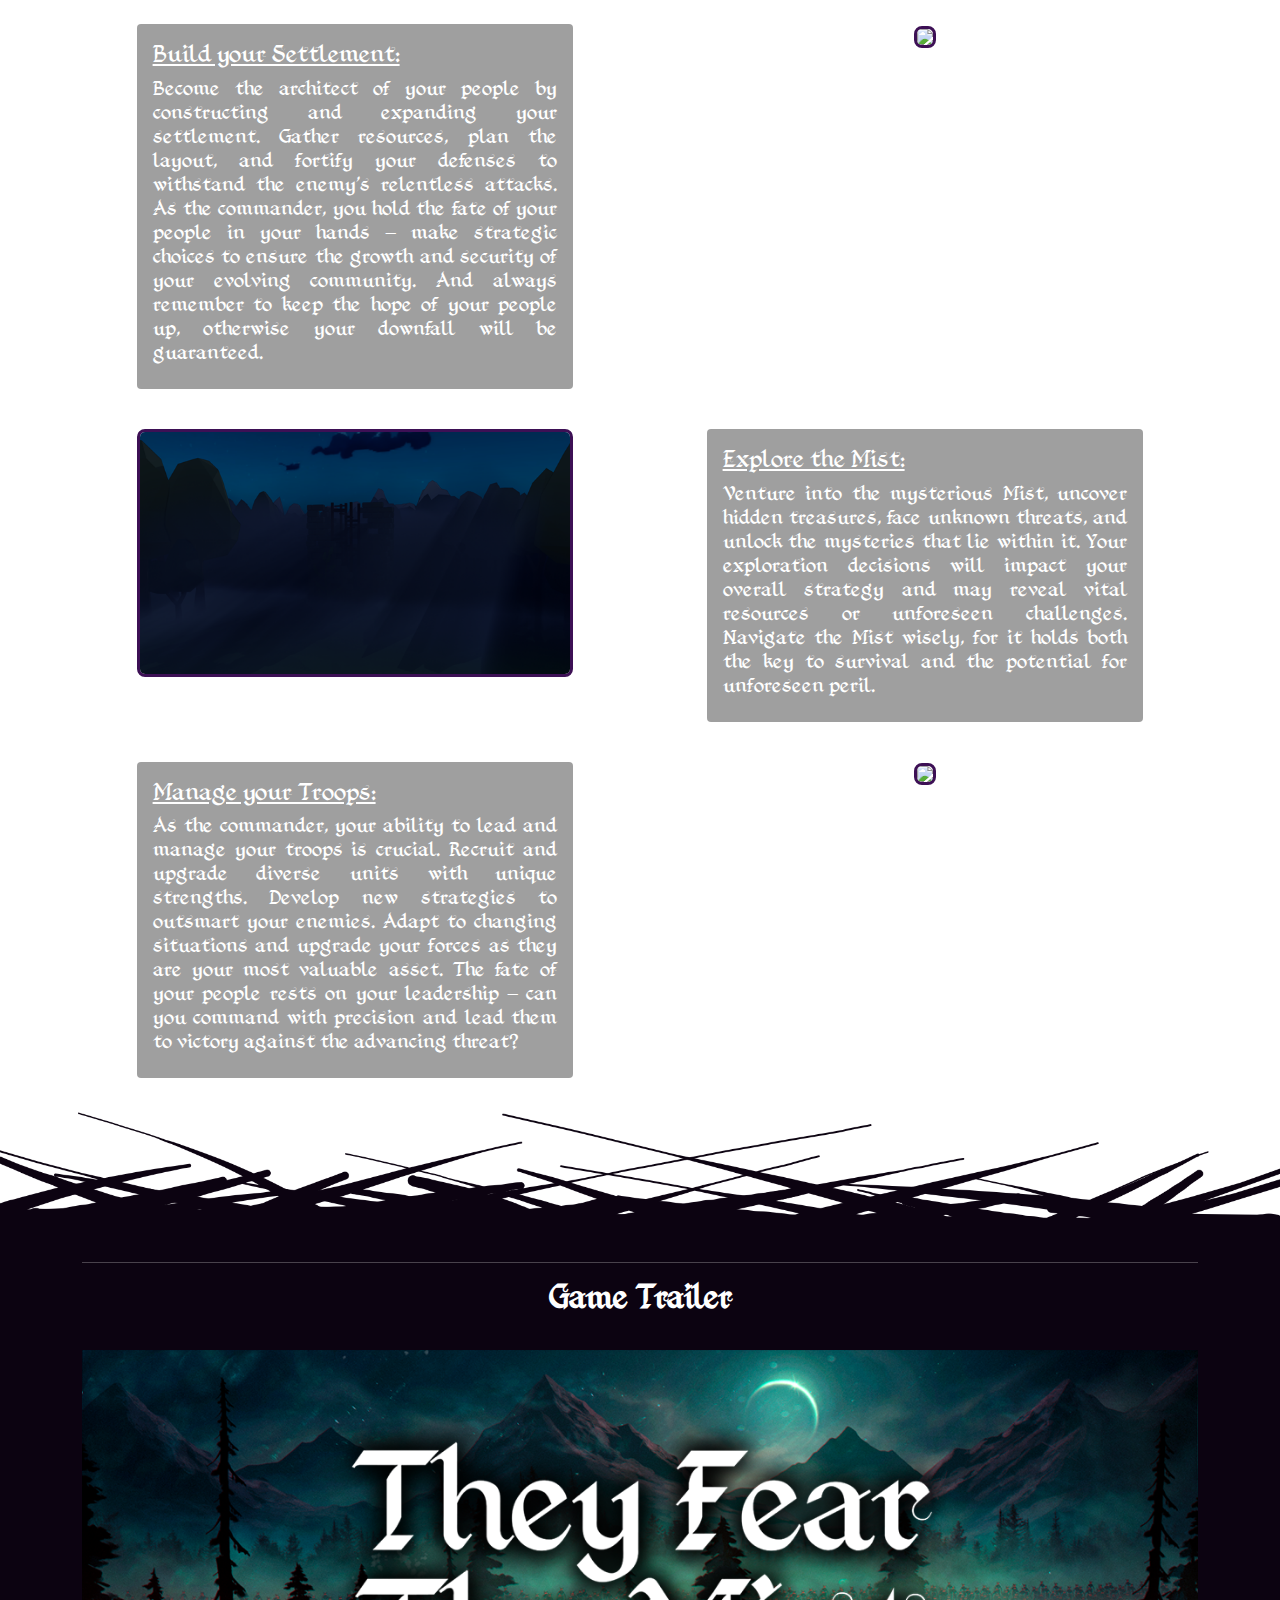
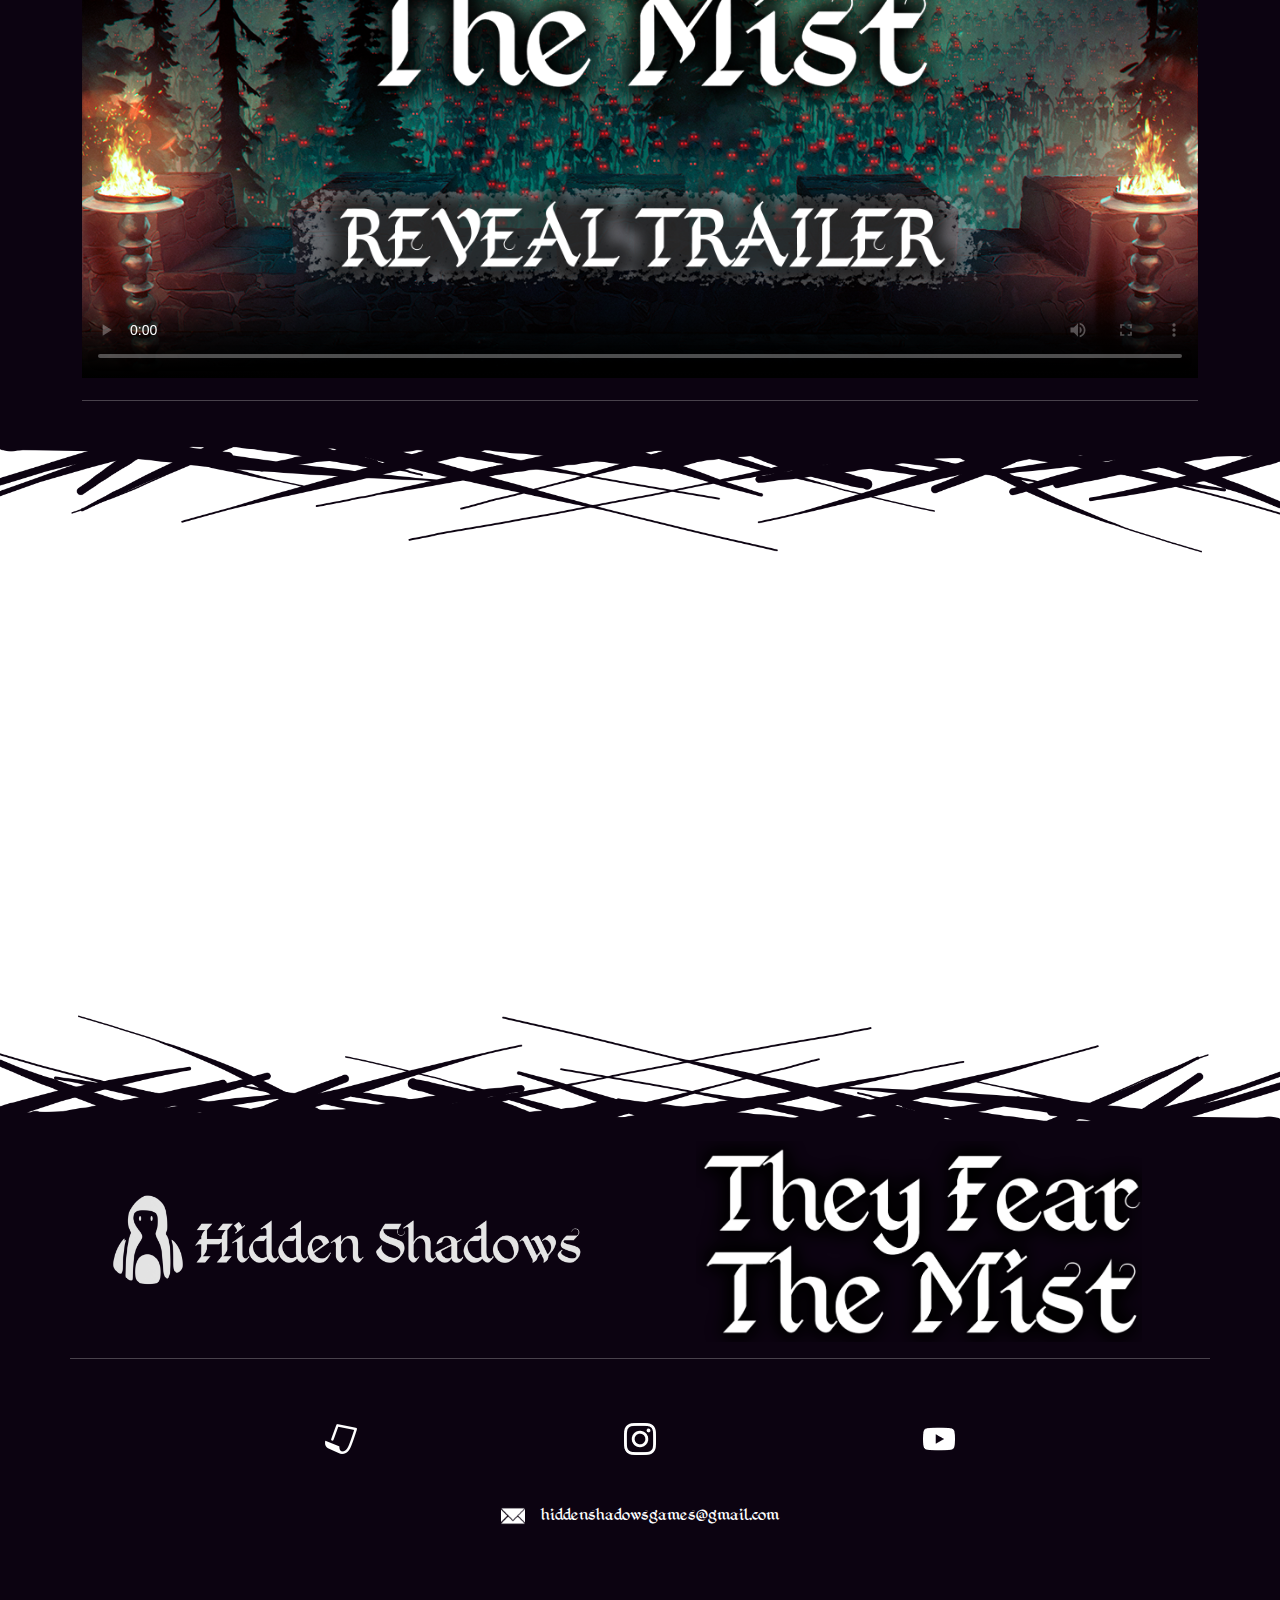
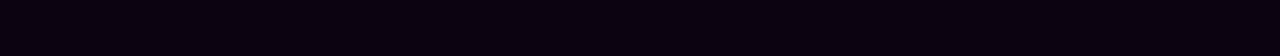
==== commit 2fd9dcbb: "font" ====
--- a/index.html
+++ b/index.html
@@ -15,7 +15,7 @@
 <!-- Pos Abolute -->
   <!-- <div id="gradient"></div> -->
   <div class="d-flex flex-row-reverse" id="absoluteButtons">
-    <div id="buttonToSteam" class="rightBottom" onclick="window.location='https://store.steampowered.com/app/2874280/They_Fear_The_Mist/';">Buy on Steam</div>
+    <a href="https://store.steampowered.com/app/2874280/They_Fear_The_Mist/" target="_blank"><div id="buttonToSteam" class="rightBottom" ">Wishlist on Steam</div></a>
     <div id="rightBottomArrow" onclick="scrollToTop()"><img src="img/arrowup.png" alt=""></div>
   </div>
 <!-- borderBG -->
@@ -37,13 +37,13 @@
       </div>
       <div class="col-6 m-auto">
         <div class="d-flex justify-content-end">
-          <a href="https://www.instagram.com/hiddenshadowsgames/reels/" title="Presskit" >
-            <img class="icon" src="img/press.png" alt="">
+          <a href="https://drive.google.com/drive/u/2/folders/1NTDA4ZmOqDvF7qzjQT2w-Viban6SzgCd" title="Presskit" target="_blank" class="presskit">
+            Presskit
           </a>
-          <a href="https://www.instagram.com/hiddenshadowsgames/reels/" title="Instagram" class="ms-4">
+          <a href="https://www.instagram.com/hiddenshadowsgames/reels/" title="Instagram" class="ms-4" target="_blank">
             <img class="icon" src="img/instagram.png" alt="">
           </a>
-          <a href="https://www.youtube.com/@hiddenshadowsgames" title="Youtube" class="ms-4">
+          <a href="https://www.youtube.com/@hiddenshadowsgames" title="Youtube" class="ms-4" target="_blank">
             <img class="icon" src="img/yt.png" alt="">
           </a>
         </div>
@@ -53,10 +53,7 @@
   <div class="headerBG">
     <div class="d-flex align-items-center justify-content-center flex-column align-middle h-100">
       <img class="img-fluid" src="img/TFTM_Logo - Copy.png" alt="TFTM_LOGO_BIG">
-
-      <div id="buttonToSteam" style="z-index: 0 !important;" onclick="window.location='https://store.steampowered.com/app/2874280/They_Fear_The_Mist/';">
-        <h4>Buy on Steam</h4>
-      </div>
+      <a href="https://store.steampowered.com/app/2874280/They_Fear_The_Mist/" target="_blank" style="text-decoration: none;"><div id="buttonToSteam" ><h4>Wishlist on Steam</h4></div></a>
     </div>
   </div>
 <!-- ABOUT US -->
@@ -173,62 +170,7 @@
       </p>
     </div>
   </div>
-  <!-- <div class="entry container">
-      <div style="width: 100%; text-align: center; margin: auto;">
-        <br>
-        <h2><b>Join the Community</b></h2>
-        <br>
-
-        <div class="row align-items-start">
-          <div class="col-lg-8 col-md-8 col-sm-12 flex-fill" style="text-align: left;">
-            <h5>
-              Explore the mist into electronic typesetting, remaining essentially unchanged. It was popularised in the
-              1960s
-              <hr>
-              <p>
-              <ul>
-                <li>Explore the mist into electronic typesetting, remaining</li>
-                <br>
-                <li>Explore the mist into electronic typesetting, remaining</li>
-                <br>
-                <li>Explore the mist into electronic typesetting, remaining</li>
-              </ul>
-            </h5>
-          </div>
-
-
-
-
-          <div class="p-2 col-lg-4 col-md-4 col-sm-12 flex-fill">
-           
-
-            <div style="width: 100%; min-width: 200px; ">
-              <div style="position: relative; width: 100%; overflow: hidden; height: 100%;">
-                <p>
-                  <iframe 
-                    src="https://discord.com/widget?id=1213868487383195720&theme=dark"
-                    width="100%" 
-                    height="300em" 
-                    allowtransparency="true" 
-                    frameborder="0"
-                    sandbox="allow-popups allow-popups-to-escape-sandbox allow-same-origin allow-scripts">
-                  </iframe>
-                </p>
-              </div>
-            </div>
-
-
-          </div>
-
-    
-
-
-
-        </div>
-        <br>
-      </div>
-    </div> -->
-
+  
   <!-- FOOTER -->
   <img src="img/sectionDivider.png" style="transform: rotate(180deg); margin-bottom: -2px;" class="sectionDivider" alt="">
   <div class="bgPurple pt-3" style="padding-bottom: 8em;">
@@ -242,17 +184,17 @@
     </div>
     <hr class="container">
     <div class="container d-flex py-5" style="justify-content: space-evenly;">
-      <a href="https://www.instagram.com/hiddenshadowsgames/reels/" title="Presskit">
+      <a href="https://www.instagram.com/hiddenshadowsgames/reels/" title="Presskit" target="_blank">
         <img class="iconFooter" src="img/press.png" alt="">
       </a>
-      <a href="https://www.instagram.com/hiddenshadowsgames/reels/" title="Instagram" class="ms-4">
+      <a href="https://www.instagram.com/hiddenshadowsgames/reels/" title="Instagram" class="ms-4" target="_blank">
         <img class="iconFooter" src="img/instagram.png" alt="">
       </a>
-      <a href="https://www.youtube.com/@hiddenshadowsgames" title="Youtube" class="ms-4">
+      <a href="https://www.youtube.com/@hiddenshadowsgames" title="Youtube" class="ms-4" target="_blank">
         <img class="iconFooter" src="img/yt.png" alt="">
       </a>
     </div>
-    IMPRESSUM TODO
+    <img class="icon" src="img/email_icon.png" alt="" style=" margin-right: 1em;">hiddenshadowsgames@gmail.com
   </div>
 </body>
 <script src="index.js"></script>
--- a/index.css
+++ b/index.css
@@ -1,3 +1,8 @@
+@font-face {
+    font-family: 'KingFont'; /*a name to be used later*/
+    src: url('fonts/Kingthings_Foundation.ttf'); /*URL to font*/
+}
+
 body,html {
     height: 100%;
     margin: 0;
@@ -9,7 +14,9 @@
     background-repeat: no-repeat;
     background-attachment: fixed;
     background-size: cover;
-    font-size: 1em;     
+    
+    font-size: 1em;   
+    font-family:'KingFont' !important;
 }
 
 #gradient {
@@ -69,6 +76,7 @@
 
 #buttonToSteam:hover {
     background: #0C0311;
+    cursor: pointer;
 }
 
 .rightBottom {
@@ -96,6 +104,7 @@
 
 #rightBottomArrow:hover {
     background: #0C0311;
+    cursor: pointer;
 }
 
 
@@ -110,6 +119,11 @@
     h4{
         text-decoration: underline;
     }
+    div{
+        background-color: #00000060;
+    border-radius: 0.25em;
+    padding: 1em;
+    }
 }
 .community{
     width: 30em; 
@@ -192,7 +206,10 @@
     height: 100%;
     background-position: center;
     background-repeat: no-repeat;
-    background-size: cover
+    background-size: cover;
+    img{
+        pointer-events: none;
+    }
 }
 
 #borderBG {
@@ -230,6 +247,13 @@
 	text-align: justify;
 }
 
+.presskit{
+    color: white;
+    text-decoration: none;
+    font-family:'KingFont';
+}
+
+
 /* MEDIA ------------------------------------------------------------------------------------------------------------*/
 
 @media screen and (max-width: 992px) {
